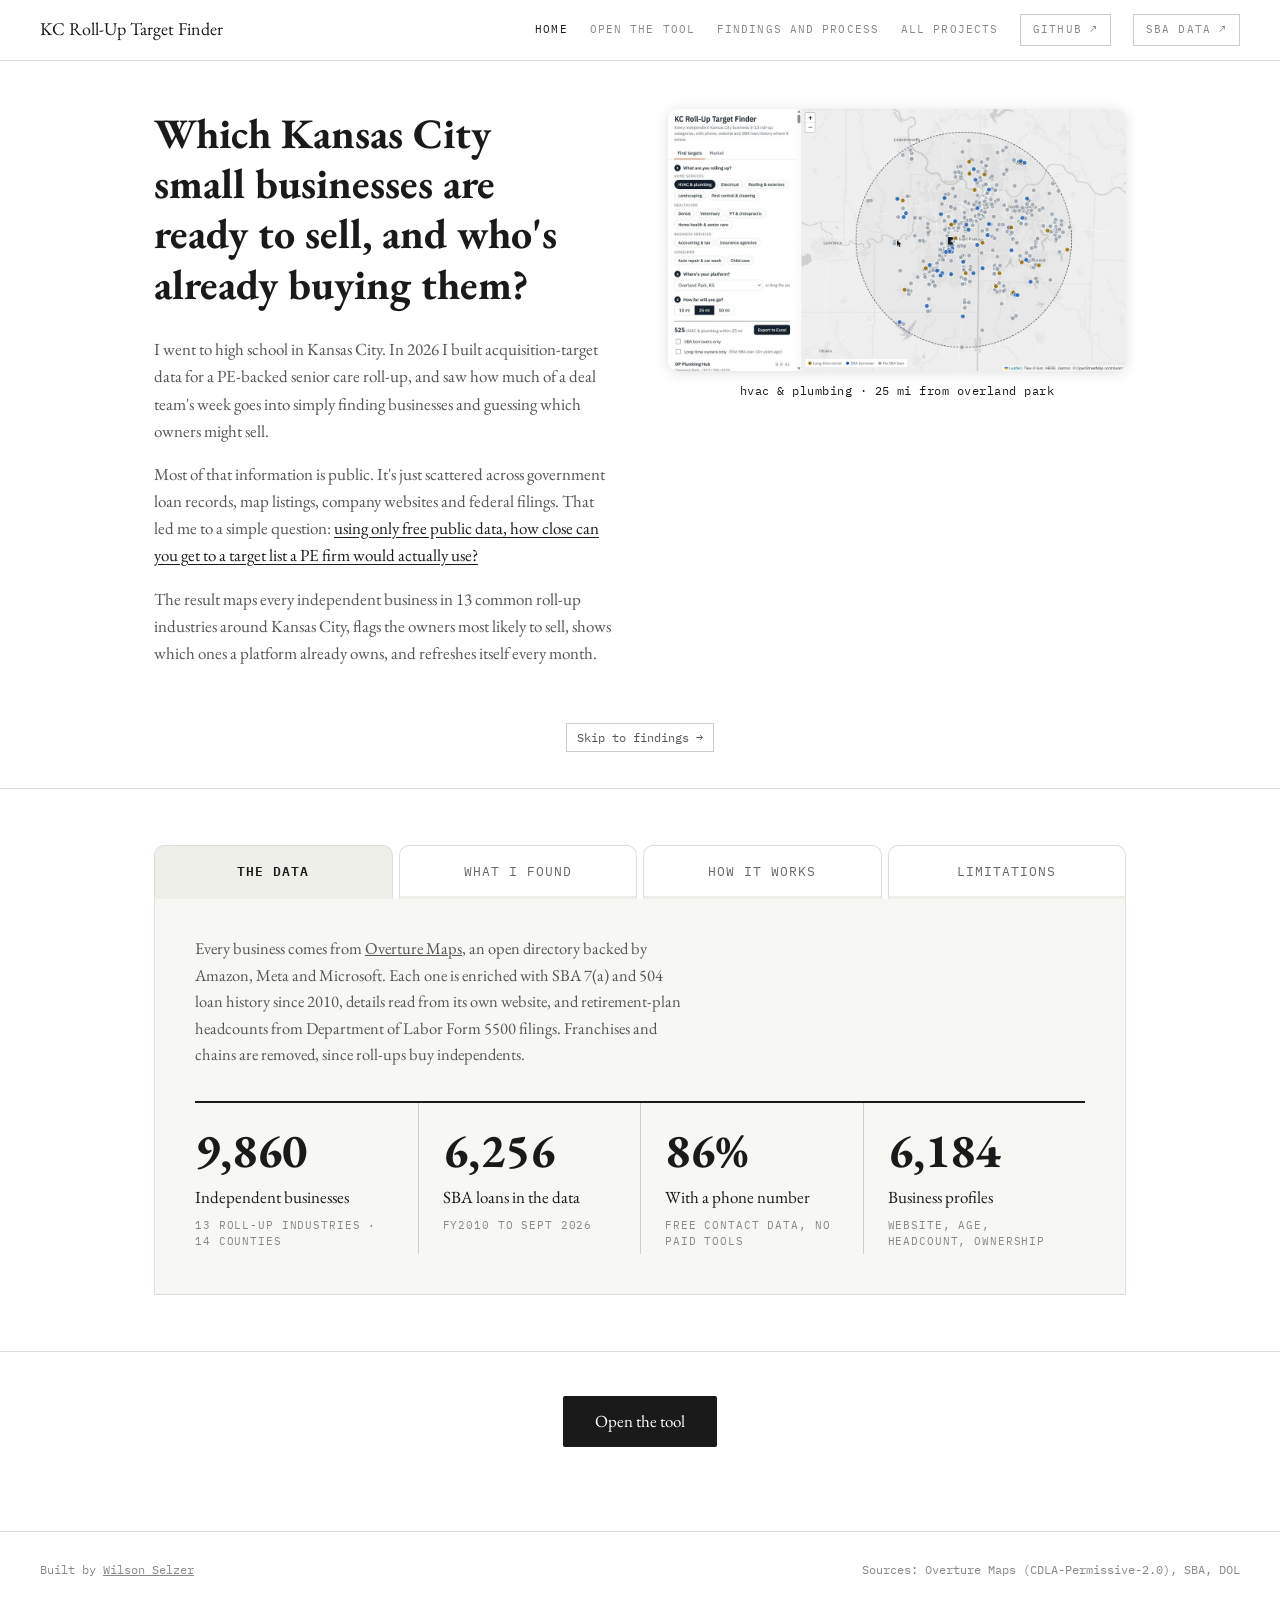
==== kc/index.html @ c2f8451e "Redesign front page in editorial style; add KC project story page Co-Authored-By: Claude Opus 5.5 <n" ====
<!DOCTYPE html>
<html lang="en">
<head>
<meta charset="utf-8">
<meta name="viewport" content="width=device-width, initial-scale=1">
<title>KC Roll-Up Target Finder</title>
<meta name="description" content="Which Kansas City small businesses are ready to sell, and who is already buying them? A deal-sourcing tool built on free public data.">
<link rel="preconnect" href="https://fonts.googleapis.com">
<link rel="preconnect" href="https://fonts.gstatic.com" crossorigin>
<link href="https://fonts.googleapis.com/css2?family=EB+Garamond:wght@400;500;600;700&family=IBM+Plex+Mono:wght@400;500;600&display=swap" rel="stylesheet">
<link rel="stylesheet" href="../style.css">
</head>
<body>
<header class="topbar">
  <a class="brand" href="./">KC Roll-Up Target Finder</a>
  <nav class="nav" aria-label="Project">
    <a href="./" aria-current="page">Home</a>
    <a href="../kc-sba-loan-map/">Open the tool</a>
    <a href="#findings">Findings and process</a>
    <a href="../">All projects</a>
    <a class="out" href="https://github.com/WilsonSelzer/kc-sba-loan-map">GitHub ↗</a>
    <a class="out" href="https://data.sba.gov/dataset/7a-504-foia">SBA data ↗</a>
  </nav>
</header>

<main class="wrap">
  <section class="hero">
    <div>
      <h1>Which Kansas City small businesses are ready to sell, and who's already buying them?</h1>
      <p>I went to high school in Kansas City. In 2026 I built acquisition-target data for a PE-backed senior care roll-up, and saw how much of a deal team's week goes into simply finding businesses and guessing which owners might sell.</p>
      <p>Most of that information is public. It's just scattered across government loan records, map listings, company websites and federal filings. That led me to a simple question: <a href="../kc-sba-loan-map/">using only free public data, how close can you get to a target list a PE firm would actually use?</a></p>
      <p>The result maps every independent business in 13 common roll-up industries around Kansas City, flags the owners most likely to sell, shows which ones a platform already owns, and refreshes itself every month.</p>
    </div>
    <div>
      <a class="frame" href="../kc-sba-loan-map/" aria-label="Open the tool"><img src="kc-tool.jpg" alt="The tool: HVAC and plumbing businesses within 25 miles of an Overland Park platform" width="1200" height="688"></a>
      <div class="caption">hvac &amp; plumbing · 25 mi from overland park</div>
    </div>
  </section>
  <div class="skip"><a href="#findings">Skip to findings →</a></div>
</main>

<section class="band" id="findings">
  <div class="wrap">
    <div class="tabs" role="tablist">
      <button role="tab" aria-selected="true" aria-controls="t1" id="b1">The data</button>
      <button role="tab" aria-selected="false" aria-controls="t2" id="b2">What I found</button>
      <button role="tab" aria-selected="false" aria-controls="t3" id="b3">How it works</button>
      <button role="tab" aria-selected="false" aria-controls="t4" id="b4">Limitations</button>
    </div>
    <div class="panel" id="t1" role="tabpanel" aria-labelledby="b1">
      <p>Every business comes from <a href="https://overturemaps.org">Overture Maps</a>, an open directory backed by Amazon, Meta and Microsoft. Each one is enriched with SBA 7(a) and 504 loan history since 2010, details read from its own website, and retirement-plan headcounts from Department of Labor Form 5500 filings. Franchises and chains are removed, since roll-ups buy independents.</p>
      <div class="stats">
        <div class="stat"><b>9,860</b><span>Independent businesses</span><small>13 roll-up industries · 14 counties</small></div>
        <div class="stat"><b>6,256</b><span>SBA loans in the data</span><small>FY2010 to Sept 2026</small></div>
        <div class="stat"><b>86%</b><span>With a phone number</span><small>Free contact data, no paid tools</small></div>
        <div class="stat"><b>6,184</b><span>Business profiles</span><small>Website, age, headcount, ownership</small></div>
      </div>
    </div>
    <div class="panel" id="t2" role="tabpanel" aria-labelledby="b2" hidden>
      <ol>
        <li><b>Consolidation is already underway in vet care.</b> About 1 in 10 Kansas City vet clinics' websites name a PE-backed platform: Mission Pet Health (16 clinics), National Veterinary Associates (10) and Thrive Pet Healthcare (4).</li>
        <li><b>Deal sizes have doubled.</b> The median SBA loan used to buy a KC business rose from $479,000 in FY2019 to $1.0 million in FY2026, with 58 purchases financed in FY2026 alone.</li>
        <li><b>Dental is ripe for succession deals.</b> Of the 119 KC dental offices with SBA loans, 73 first borrowed 10 or more years ago, a rough sign the owner is further along in their career.</li>
        <li><b>Hundreds of owners have been at it for decades.</b> 707 businesses say on their websites they've operated since 1996 or earlier.</li>
        <li><b>Auto repair is the most fragmented market.</b> 2,150 independent shops and car washes, with 21 bought by new owners using SBA loans since 2018.</li>
      </ol>
    </div>
    <div class="panel" id="t3" role="tabpanel" aria-labelledby="b3" hidden>
      <ol>
        <li><b>Collect.</b> A scheduled GitHub job runs every month. It pulls Overture's business listings for the metro and checks SBA's site for a new quarterly loan file.</li>
        <li><b>Clean.</b> It sorts businesses into 13 categories, removes franchises and closed listings, merges duplicate locations, and matches listings to SBA borrowers by name and location.</li>
        <li><b>Enrich.</b> It visits each business's website for founding year, family ownership, hiring and any mention of a parent platform; looks up when the website domain was registered; and matches Form 5500 filings for headcount.</li>
        <li><b>Serve.</b> The map, the business profiles and the Excel export all read from the refreshed files, so the tool stays current with no manual work.</li>
      </ol>
    </div>
    <div class="panel" id="t4" role="tabpanel" aria-labelledby="b4" hidden>
      <p>This reflects public data as published. Map listings can be out of date, websites can overstate their history, and SBA records only cover businesses that borrowed through SBA programs. "Long-time owner" and "years in business" are rough signals, not owner ages. The ownership flag only catches platforms a website names, so it will miss quiet acquisitions. Revenue isn't public for private companies; headcount only exists for businesses that file a Form 5500.</p>
      <p>The point isn't a perfect list. It's to show how much of a sourcing team's first pass can be automated from free data, so people can spend their time on calls instead of spreadsheets.</p>
    </div>
  </div>
</section>

<div class="cta"><a class="btn" href="../kc-sba-loan-map/">Open the tool</a></div>

<footer><span>Built by <a href="../">Wilson Selzer</a></span><span>Sources: Overture Maps (CDLA-Permissive-2.0), SBA, DOL</span></footer>

<script>
document.querySelectorAll('.tabs').forEach(tl => {
  const tabs = [...tl.querySelectorAll('[role=tab]')];
  tabs.forEach(t => t.addEventListener('click', () => {
    tabs.forEach(x => { x.setAttribute('aria-selected', x === t); document.getElementById(x.getAttribute('aria-controls')).hidden = x !== t; });
  }));
});
</script>
</body>
</html>
---- style.css ----
/* Editorial style: serif reading text, small uppercase mono labels, white page, framed data panels. */
:root {
  --ink: #1a1a1a; --text: #555; --muted: #888; --rule: #ddd; --panel: #f7f7f4; --tab: #efefea;
  --serif: "EB Garamond", "Times New Roman", Georgia, serif;
  --mono: "IBM Plex Mono", "Courier New", monospace;
  color-scheme: light;
}
* { box-sizing: border-box; }
html, body { margin: 0; background: #fff; color: var(--ink); }
body { font-family: var(--serif); font-size: 19px; line-height: 1.6; }
a { color: inherit; }
a:focus-visible, button:focus-visible { outline: 2px solid var(--ink); outline-offset: 3px; }

.topbar { position: sticky; top: 0; z-index: 10; background: #fff; border-bottom: 1px solid var(--rule);
  display: flex; align-items: center; justify-content: space-between; gap: 20px; padding: 14px 40px; }
.brand { font-size: 18px; text-decoration: none; white-space: nowrap; }
.nav { display: flex; align-items: center; gap: 22px; flex-wrap: wrap; justify-content: flex-end; }
.nav a { font-family: var(--mono); font-size: 11px; letter-spacing: .1em; text-transform: uppercase; color: var(--muted); text-decoration: none; }
.nav a:hover, .nav a[aria-current="page"] { color: var(--ink); }
.nav .out { border: 1px solid #ccc; padding: 6px 12px; color: var(--muted); }
.nav .out:hover { border-color: var(--ink); }

.wrap { max-width: 1020px; margin: 0 auto; padding: 0 24px; }
.hero { display: grid; grid-template-columns: 1fr 1fr; gap: 56px; align-items: start; padding: 48px 0 36px; }
h1 { font-size: 42px; line-height: 1.2; font-weight: 700; margin: 0 0 26px; text-wrap: balance; }
.hero p { color: var(--text); font-size: 17px; margin: 0 0 16px; max-width: 62ch; }
.hero p a { color: var(--ink); text-underline-offset: 3px; }
.frame { border-radius: 10px; overflow: hidden; box-shadow: 0 2px 14px rgba(0,0,0,.12); display: block; }
.frame img { display: block; width: 100%; height: auto; }
.caption { font-family: var(--mono); font-size: 12px; color: var(--ink); text-align: center; margin-top: 10px; letter-spacing: .04em; }
.skip { display: flex; justify-content: center; margin: 4px 0 36px; }
.skip a { font-family: var(--mono); font-size: 12px; color: var(--text); border: 1px solid #ccc; padding: 4px 10px; text-decoration: none; }
.skip a:hover { border-color: var(--ink); color: var(--ink); }

.band { border-top: 1px solid var(--rule); border-bottom: 1px solid var(--rule); padding: 56px 0; }
.tabs { display: grid; grid-template-columns: repeat(var(--n, 4), 1fr); gap: 6px; }
.tabs button { font-family: var(--mono); font-size: 13px; letter-spacing: .08em; text-transform: uppercase; color: #666;
  background: #fff; border: 1px solid var(--rule); border-bottom: 3px solid var(--tab); border-radius: 10px 10px 0 0; padding: 14px 10px; cursor: pointer; }
.tabs button[aria-selected="true"] { background: var(--tab); color: var(--ink); font-weight: 600; border-bottom-color: var(--tab); }
.panel { background: var(--panel); border: 1px solid var(--rule); border-top: 0; padding: 36px 40px 40px; }
.panel[hidden] { display: none; }
.panel p { color: var(--text); font-size: 16.5px; max-width: 62ch; margin: 0 0 14px; }
.panel ol, .panel ul { color: var(--text); font-size: 16.5px; max-width: 70ch; padding-left: 22px; margin: 0; }
.panel li { margin-bottom: 12px; }
.panel li b { color: var(--ink); font-weight: 600; }
.stats { display: grid; grid-template-columns: repeat(4, 1fr); border-top: 2px solid var(--ink); margin-top: 34px; }
.stat { padding: 22px 24px 4px; border-left: 1px solid #cfcfca; }
.stat:first-child { border-left: 0; padding-left: 0; }
.stat b { display: block; font-size: 48px; line-height: 1.05; font-weight: 700; font-variant-numeric: lining-nums tabular-nums; }
.stat span { display: block; font-size: 17px; margin-top: 8px; }
.stat small { display: block; font-family: var(--mono); font-size: 11px; letter-spacing: .08em; text-transform: uppercase; color: var(--muted); margin-top: 6px; line-height: 1.5; }
.cta { display: flex; justify-content: center; padding: 44px 0; }
.btn { font-family: var(--serif); font-size: 17px; background: var(--ink); color: #fff; text-decoration: none; padding: 12px 32px; border-radius: 2px; }
.btn:hover { background: #333; }

.section { padding: 56px 0 24px; }
.eyebrow { font-family: var(--mono); font-size: 12px; letter-spacing: .1em; text-transform: uppercase; color: var(--muted); margin: 0 0 18px; }
h2 { font-size: 32px; line-height: 1.2; margin: 0 0 8px; font-weight: 700; }
.project { display: grid; grid-template-columns: 220px 1fr; gap: 32px; padding: 30px 0; border-top: 1px solid var(--rule); }
.project .meta { font-family: var(--mono); font-size: 11.5px; letter-spacing: .06em; text-transform: uppercase; color: var(--muted); line-height: 1.8; }
.project h3 { font-size: 26px; line-height: 1.2; margin: 0 0 8px; }
.project p { color: var(--text); font-size: 17px; margin: 0 0 10px; max-width: 62ch; }
.project ul { color: var(--text); font-size: 16.5px; margin: 0; padding-left: 20px; max-width: 64ch; }
.project li { margin-bottom: 6px; }
.project .links { font-family: var(--mono); font-size: 12px; letter-spacing: .06em; text-transform: uppercase; margin-top: 12px; display: flex; gap: 18px; }
.project .links a { color: var(--ink); text-underline-offset: 3px; }
.note { font-family: var(--mono); font-size: 11.5px; color: var(--muted); letter-spacing: .04em; margin-top: 8px; }
footer { border-top: 1px solid var(--rule); margin-top: 40px; padding: 28px 40px 40px; font-family: var(--mono); font-size: 12px; color: var(--muted); display: flex; justify-content: space-between; gap: 16px; flex-wrap: wrap; }

@media (max-width: 820px) {
  .topbar { padding: 12px 18px; flex-direction: column; align-items: flex-start; }
  .nav { justify-content: flex-start; gap: 14px; }
  .hero { grid-template-columns: 1fr; gap: 28px; padding-top: 30px; }
  h1 { font-size: 32px; }
  .tabs { grid-template-columns: 1fr 1fr; }
  .panel { padding: 24px 20px 28px; }
  .stats { grid-template-columns: 1fr 1fr; }
  .stat:nth-child(3) { border-left: 0; padding-left: 0; }
  .stat b { font-size: 36px; }
  .project { grid-template-columns: 1fr; gap: 8px; }
}
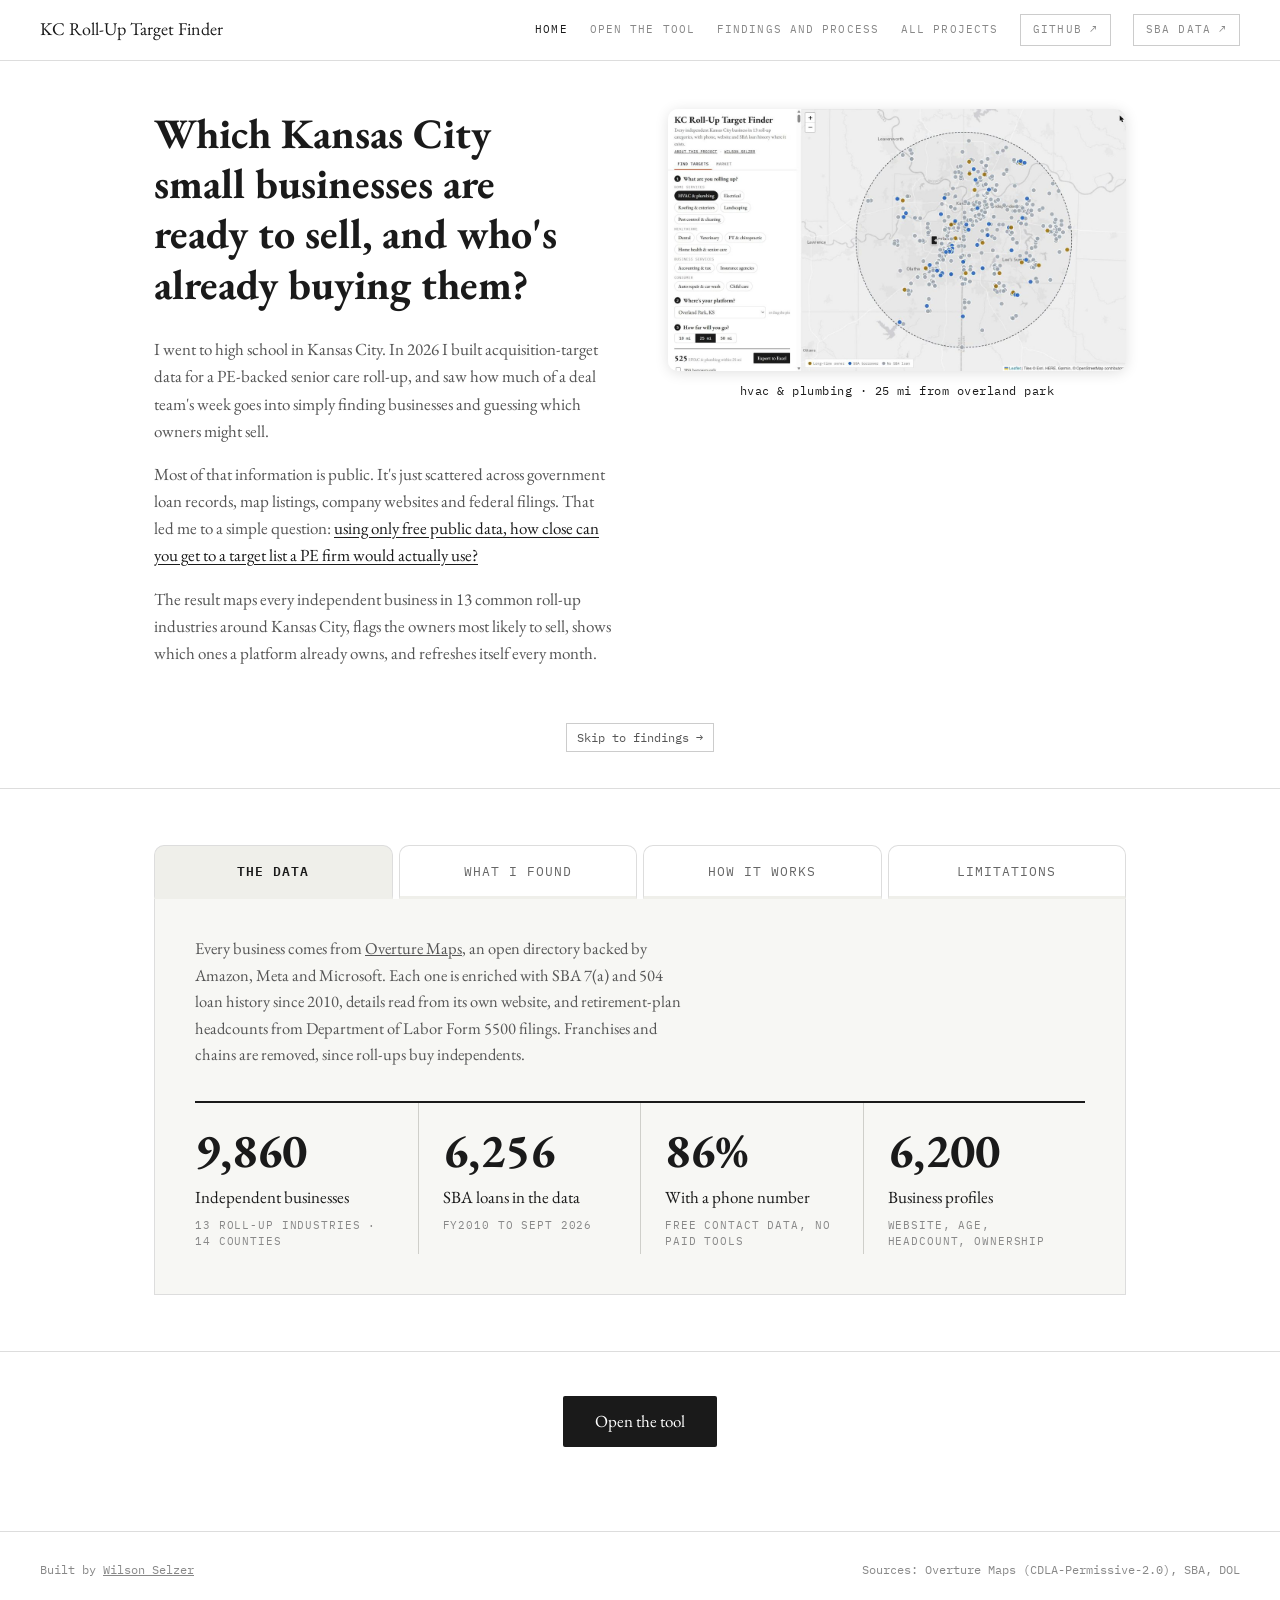
==== commit d42bde29: "Answer the front-page question; refresh KC profile count; drop em dash in NFL title Co-Authored-By: " ====
--- a/kc/index.html
+++ b/kc/index.html
@@ -53,7 +53,7 @@
         <div class="stat"><b>9,860</b><span>Independent businesses</span><small>13 roll-up industries · 14 counties</small></div>
         <div class="stat"><b>6,256</b><span>SBA loans in the data</span><small>FY2010 to Sept 2026</small></div>
         <div class="stat"><b>86%</b><span>With a phone number</span><small>Free contact data, no paid tools</small></div>
-        <div class="stat"><b>6,184</b><span>Business profiles</span><small>Website, age, headcount, ownership</small></div>
+        <div class="stat"><b>6,200</b><span>Business profiles</span><small>Website, age, headcount, ownership</small></div>
       </div>
     </div>
     <div class="panel" id="t2" role="tabpanel" aria-labelledby="b2" hidden>
--- a/style.css
+++ b/style.css
@@ -79,3 +79,21 @@
   .stat b { font-size: 36px; }
   .project { grid-template-columns: 1fr; gap: 8px; }
 }
+
+.about { max-width: 680px; padding: 64px 0 40px; }
+.about h1 { margin-bottom: 22px; }
+.about p { color: var(--text); font-size: 18px; margin: 0 0 16px; }
+.about .q { color: var(--ink); font-style: italic; }
+.grid { display: grid; grid-template-columns: 1fr 1fr; gap: 40px 36px; padding: 28px 0 8px; border-top: 1px solid var(--rule); }
+.card { display: flex; flex-direction: column; }
+.card .frame { margin-bottom: 18px; aspect-ratio: 16/10; }
+.card .frame img { height: 100%; object-fit: cover; object-position: left top; }
+.card .tag { font-family: var(--mono); font-size: 11px; letter-spacing: .08em; text-transform: uppercase; color: var(--muted); margin-bottom: 6px; }
+.card h3 { font-size: 24px; line-height: 1.25; margin: 0 0 8px; }
+.card h3 a { text-decoration: none; }
+.card h3 a:hover { text-decoration: underline; text-underline-offset: 3px; }
+.card p { color: var(--text); font-size: 16.5px; margin: 0 0 12px; }
+.card .links { font-family: var(--mono); font-size: 12px; letter-spacing: .06em; text-transform: uppercase; display: flex; gap: 18px; flex-wrap: wrap; margin-top: auto; }
+.card .links a { color: var(--ink); text-underline-offset: 3px; }
+.card .links span { color: var(--muted); }
+@media (max-width: 760px) { .grid { grid-template-columns: 1fr; } .about { padding-top: 40px; } }
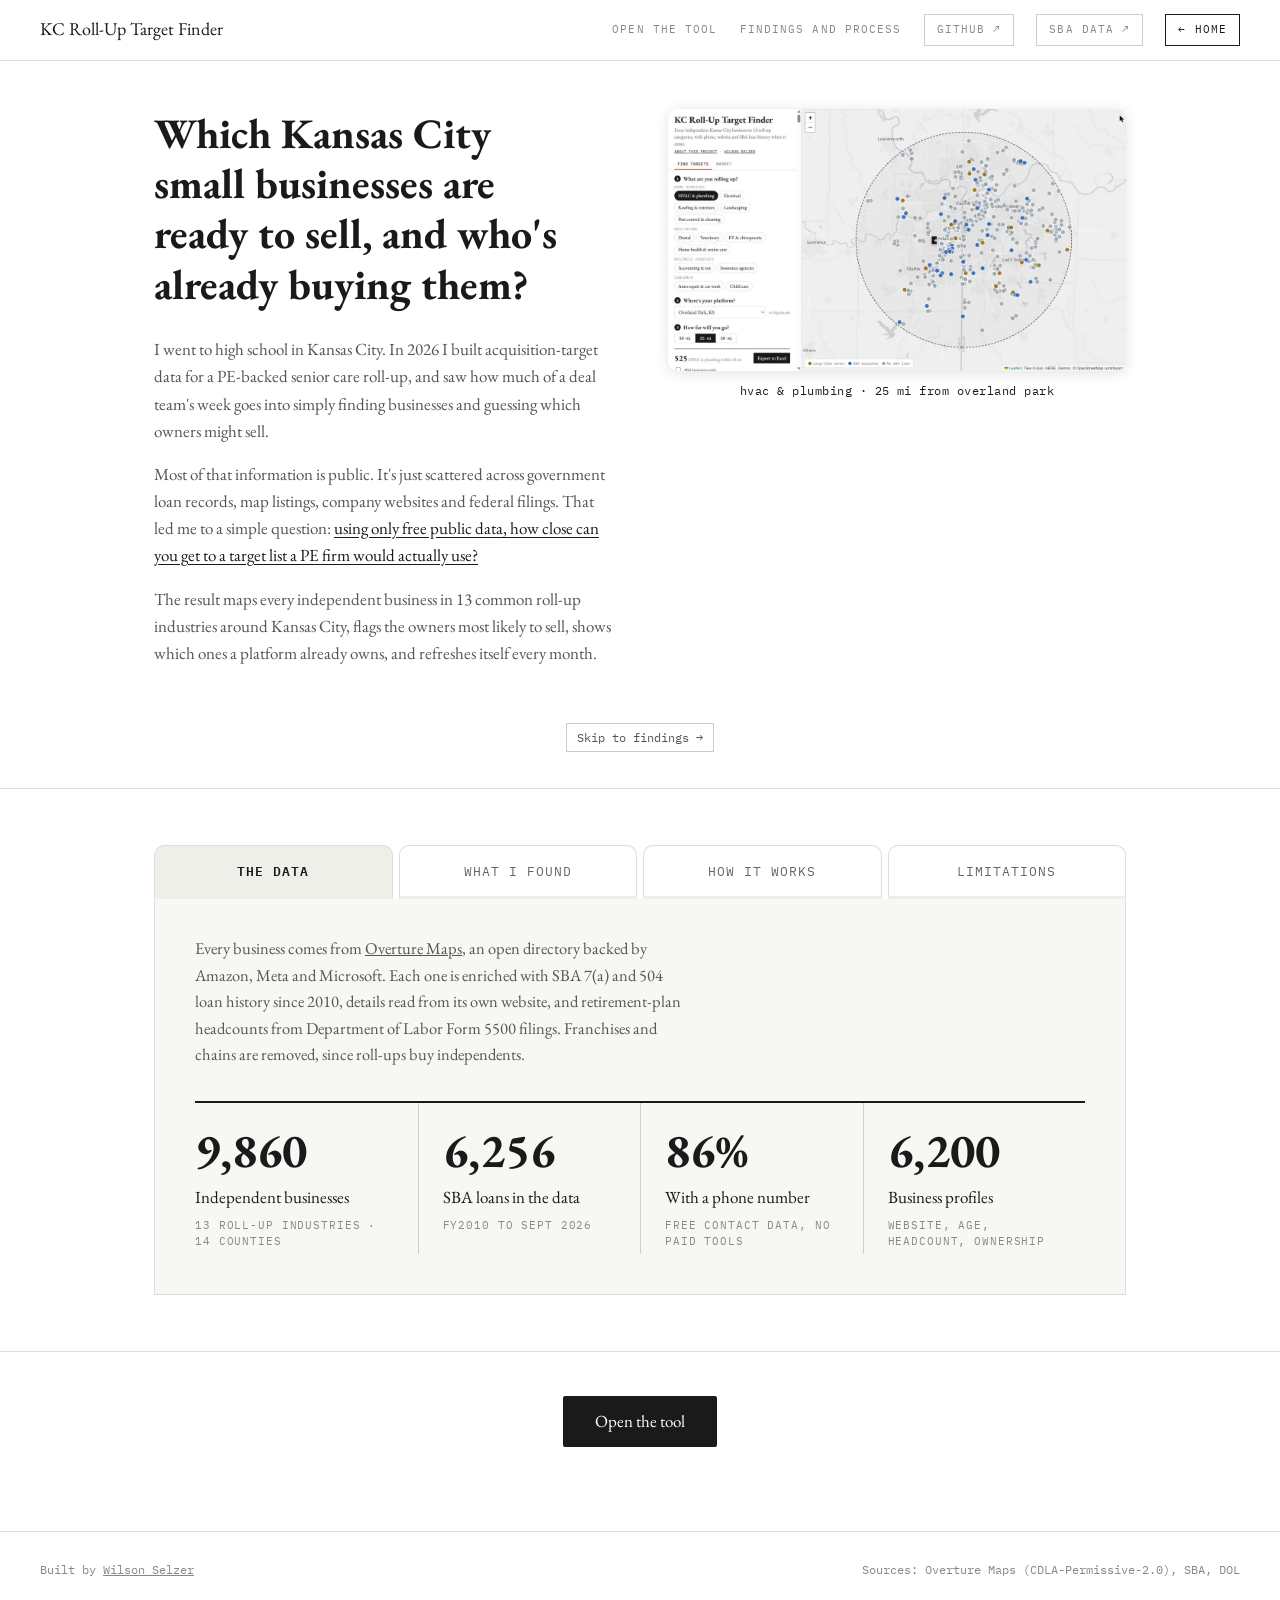
==== commit 430a22cd: "Home button in the top-right corner of every project page Co-Authored-By: Claude Opus 5.5 <noreply@a" ====
--- a/kc/index.html
+++ b/kc/index.html
@@ -14,12 +14,11 @@
 <header class="topbar">
   <a class="brand" href="./">KC Roll-Up Target Finder</a>
   <nav class="nav" aria-label="Project">
-    <a href="./" aria-current="page">Home</a>
     <a href="../kc-sba-loan-map/">Open the tool</a>
     <a href="#findings">Findings and process</a>
-    <a href="../">All projects</a>
     <a class="out" href="https://github.com/WilsonSelzer/kc-sba-loan-map">GitHub ↗</a>
     <a class="out" href="https://data.sba.gov/dataset/7a-504-foia">SBA data ↗</a>
+    <a class="out" href="../" style="border-color:var(--ink);color:var(--ink)">← Home</a>
   </nav>
 </header>
 
--- a/style.css
+++ b/style.css
@@ -97,3 +97,5 @@
 .card .links a { color: var(--ink); text-underline-offset: 3px; }
 .card .links span { color: var(--muted); }
 @media (max-width: 760px) { .grid { grid-template-columns: 1fr; } .about { padding-top: 40px; } }
+.card .result { font-size: 16px; color: var(--ink); border-left: 2px solid var(--ink); padding: 2px 0 2px 12px; margin: 0 0 14px; }
+.card .result b { display: block; font-family: var(--mono); font-size: 10.5px; letter-spacing: .08em; text-transform: uppercase; font-weight: 500; color: var(--muted); margin-bottom: 2px; }
